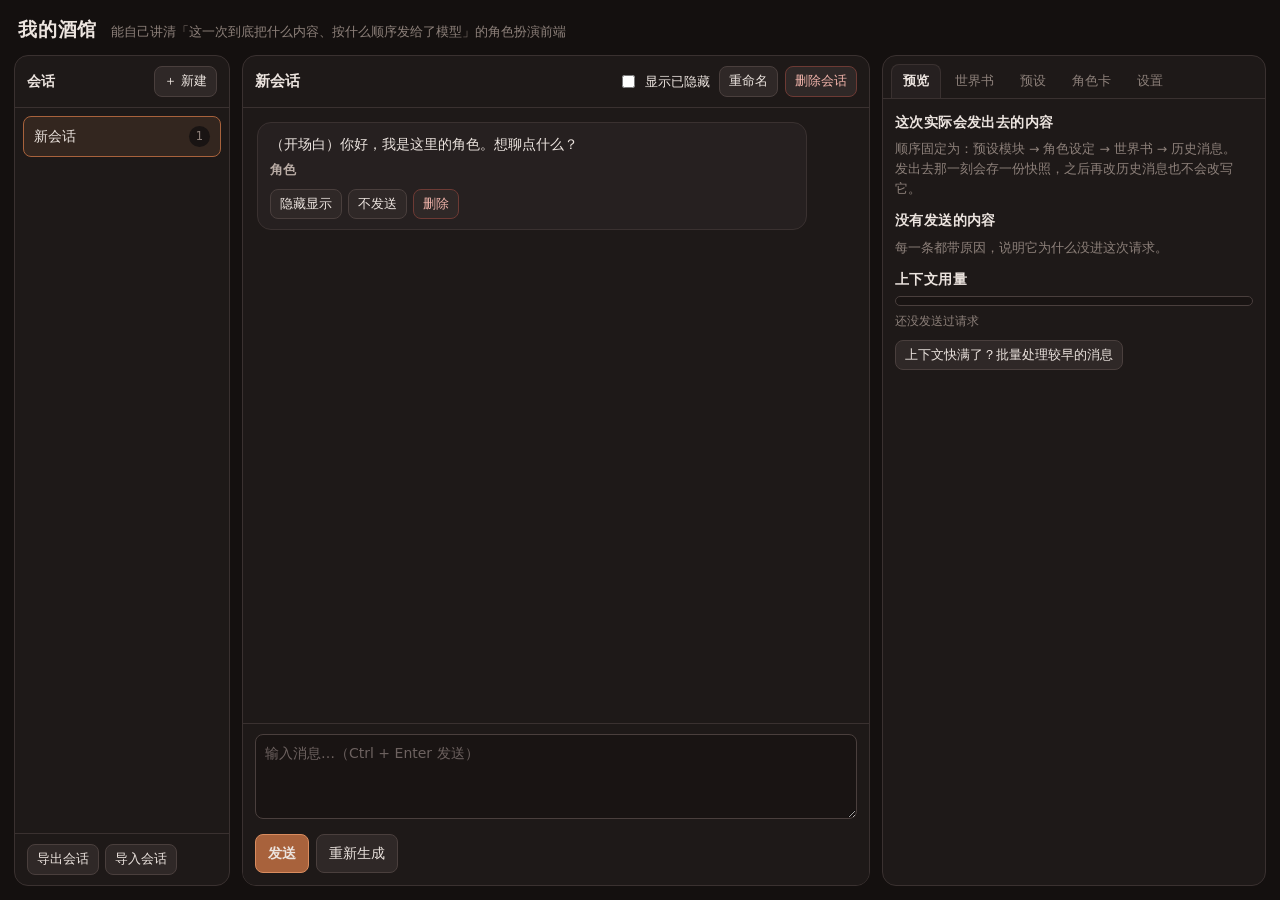
==== index.html @ 475a00a6 "v1" ====
<!DOCTYPE html>
<html lang="zh-CN">
<head>
<meta charset="UTF-8">
<meta name="viewport" content="width=device-width, initial-scale=1">
<title>我的酒馆 · My Tavern</title>
<link rel="stylesheet" href="style.css">
</head>
<body>

<!-- 键盘用户跳转用；平时看不见 -->
<a class="skip-link" href="#input">跳到输入框</a>

<header class="app-head">
  <h1>我的酒馆</h1>
  <p class="sub">能自己讲清「这一次到底把什么内容、按什么顺序发给了模型」的角色扮演前端</p>
</header>

<div class="layout">

  <!-- ================= 左栏：会话 ================= -->
  <aside class="col col-left" aria-label="会话列表">
    <div class="col-head">
      <h2>会话</h2>
      <button id="btn-new-session" type="button" class="small">＋ 新建</button>
    </div>

    <ul id="session-list" class="session-list"></ul>

    <div class="col-foot">
      <button id="btn-export" type="button" class="small">导出会话</button>
      <button id="btn-import" type="button" class="small">导入会话</button>
      <!-- 真正的文件选择框藏着，由按钮点它 -->
      <input id="file-import" type="file" accept=".json,application/json" hidden>
    </div>
  </aside>

  <!-- ================= 中栏：对话 ================= -->
  <main class="col col-mid">
    <div class="chat-head">
      <h2 id="session-title">（没有会话）</h2>
      <div class="chat-head-actions">
        <label class="switch">
          <input id="chk-show-hidden" type="checkbox">
          <span>显示已隐藏</span>
        </label>
        <button id="btn-rename" type="button" class="small">重命名</button>
        <button id="btn-delete-session" type="button" class="small danger">删除会话</button>
      </div>
    </div>

    <!-- role=log + aria-live：新增消息会被读屏软件念出来 -->
    <div id="message-list" class="message-list"
         role="log" aria-live="polite" aria-relevant="additions text"></div>

    <div class="composer">
      <label for="input" class="sr-only">输入消息</label>
      <textarea id="input" rows="3" placeholder="输入消息…（Ctrl + Enter 发送）"></textarea>
      <div class="composer-actions">
        <button id="btn-send" type="button" class="primary">发送</button>
        <button id="btn-stop" type="button" class="danger" hidden>中止</button>
        <button id="btn-retry" type="button">重新生成</button>
      </div>
    </div>
  </main>

  <!-- ================= 右栏：预览 / 世界书 / 预设 / 角色卡 / 设置 ================= -->
  <aside class="col col-right" aria-label="请求预览与配置">

    <div class="tabs" role="tablist">
      <button class="tab is-active" type="button" data-tab="preview"  role="tab">预览</button>
      <button class="tab"           type="button" data-tab="worldbook" role="tab">世界书</button>
      <button class="tab"           type="button" data-tab="presets"  role="tab">预设</button>
      <button class="tab"           type="button" data-tab="card"     role="tab">角色卡</button>
      <button class="tab"           type="button" data-tab="settings" role="tab">设置</button>
    </div>

    <!-- ---------- 预览 ---------- -->
    <section class="tab-pane is-active" data-pane="preview" aria-label="请求预览">
      <h3>这次实际会发出去的内容</h3>
      <p class="hint">
        顺序固定为：预设模块 → 角色设定 → 世界书 → 历史消息。
        发出去那一刻会存一份快照，之后再改历史消息也不会改写它。
      </p>
      <ol id="preview-sent" class="preview-list"></ol>

      <h3>没有发送的内容</h3>
      <p class="hint">每一条都带原因，说明它为什么没进这次请求。</p>
      <ul id="preview-notsent" class="preview-list notsent"></ul>

      <h3>上下文用量</h3>
      <div class="usage-bar">
        <div id="usage-fill" class="usage-fill"></div>
      </div>
      <p id="usage-text" class="usage-text">还没发送过请求</p>
      <button id="btn-clean-context" type="button" class="small">
        上下文快满了？批量处理较早的消息
      </button>
    </section>

    <!-- ---------- 世界书 ---------- -->
    <section class="tab-pane" data-pane="worldbook" aria-label="世界书">
      <div class="pane-head">
        <h3>世界书</h3>
        <button id="btn-add-entry" type="button" class="small">＋ 新增</button>
      </div>

      <label class="field" for="cfg-depth-wb">
        <span class="mini-label">扫描深度 N（只看最近 N 条消息 + 本次待发送的那条）</span>
      </label>
      <input id="cfg-depth-wb" type="number" min="0" step="1">

      <p class="hint">
        匹配规则：单条消息内做子串包含，<strong>不跨消息拼接</strong>；
        禁用的条目永远排除，常驻的条目直接入选；
        同一优先级下按 ASCII ID 升序，每个条目最多插入一次。
      </p>

      <div id="worldbook-list" class="wb-list"></div>
    </section>

    <!-- ---------- 预设 ---------- -->
    <section class="tab-pane" data-pane="presets" aria-label="提示词预设">
      <h3>提示词预设</h3>

      <label class="field" for="cfg-active-preset">
        <span class="mini-label">当前使用的预设</span>
      </label>
      <select id="cfg-active-preset"></select>

      <div class="row">
        <button id="btn-add-module" type="button" class="small">＋ 模块</button>
        <button id="btn-export-preset" type="button" class="small">导出预设</button>
        <button id="btn-import-preset" type="button" class="small">导入预设</button>
        <input id="file-preset" type="file" accept=".json,application/json" hidden>
      </div>

      <p class="hint">
        启用的模块按「顺序」从小到大拼在请求最前面。
        只要导入的 JSON 符合本应用的格式，<strong>不用改一行业务代码</strong>就能直接用。
      </p>

      <div id="module-list" class="wb-list"></div>
    </section>

    <!-- ---------- 角色卡 ---------- -->
    <section class="tab-pane" data-pane="card" aria-label="角色卡">
      <div class="pane-head">
        <h3>角色卡（Character Card V2 子集）</h3>
      </div>

      <div class="row">
        <button id="btn-import-card" type="button" class="small">导入（JSON / PNG）</button>
        <button id="btn-export-card" type="button" class="small">导出</button>
        <input id="file-card" type="file"
               accept=".json,.png,application/json,image/png" hidden>
      </div>

      <p class="hint">
        只实现一个<strong>明确子集</strong>：名称 / 描述 / 开场白 / 内嵌世界书。
        不认识的字段和未知 extensions <strong>全部原样保留</strong>，导出时写回去。
      </p>

      <div id="card-info" class="tp-grid"></div>

      <h4>字段映射（角色卡 → 本应用）</h4>
      <div id="card-map" class="map-table"></div>

      <h4>被忽略的运行规则（如实说明兼容范围）</h4>
      <div id="card-ignored" class="map-table"></div>
    </section>

    <!-- ---------- 设置 ---------- -->
    <section class="tab-pane" data-pane="settings" aria-label="设置">
      <h3>设置</h3>

      <label class="field" for="cfg-apiBase"><span class="mini-label">API 地址（OpenAI 兼容）</span></label>
      <input id="cfg-apiBase" type="text" placeholder="https://example.com/v1">

      <label class="field" for="cfg-apiKey"><span class="mini-label">API Key</span></label>
      <input id="cfg-apiKey" type="password" placeholder="sk-…">

      <label class="field" for="cfg-model"><span class="mini-label">模型名</span></label>
      <input id="cfg-model" type="text">

      <label class="field" for="cfg-ctxLimit"><span class="mini-label">上下文上限（估算 token）</span></label>
      <input id="cfg-ctxLimit" type="number" min="500" step="500">

      <label class="switch">
        <input id="cfg-stream" type="checkbox">
        <span>流式输出</span>
      </label>

      <label class="switch">
        <input id="cfg-mock" type="checkbox">
        <span>模拟回复（不联网，也能演示世界书和面板）</span>
      </label>

      <label class="switch">
        <input id="cfg-proxy" type="checkbox">
        <span>走本地代理 serve.py（被 CORS 拦住时勾上）</span>
      </label>

      <button id="btn-save-config" type="button" class="primary">保存设置</button>
    </section>

  </aside>
</div>

<!-- ⚠️ 必须放在最后：tavern.js 末尾会立刻调用 init()，
     它要求此时所有 DOM 元素都已经存在。 -->
<script src="tavern.js"></script>
</body>
</html>
---- style.css ----
/* ============================================================
 * 我的酒馆 · style.css
 *
 * 设计上只坚持一件事：
 *   「界面隐藏」「不发送」「删除」这三种状态必须是三个样子。
 *   因为题目最容易考的点就是——用户以为它们一样，其实完全不一样。
 *     · 界面隐藏 = 看不见，但仍然会发给 AI
 *     · 不发送   = 看得见，但 AI 读不到
 *     · 删除     = 没了，不可恢复
 * ============================================================ */

:root {
  --bg:       #14100f;
  --panel:    #1e1918;
  --panel-2:  #262020;
  --panel-3:  #2f2827;
  --line:     #3a3130;
  --line-2:   #4a3f3d;
  --text:     #ece4df;
  --text-dim: #b9aca5;
  --muted:    #8d807a;
  --accent:   #d98c5f;
  --accent-d: #a8623c;
  --blue:     #7fb3d5;
  --danger:   #e0604f;
  --warn:     #e5b24f;
  --ok:       #7ec98a;
  --radius:   14px;
  --radius-s: 8px;
}

* { box-sizing: border-box; }

html, body { height: 100%; }

body {
  margin: 0;
  display: flex;
  flex-direction: column;
  height: 100vh;
  overflow: hidden;
  background: var(--bg);
  color: var(--text);
  font: 14px/1.65 "Segoe UI", "Microsoft YaHei", "PingFang SC",
        system-ui, -apple-system, sans-serif;
}

/* 键盘可见焦点：题目里无障碍那一条的落点 */
:focus-visible {
  outline: 3px solid var(--accent);
  outline-offset: 2px;
  border-radius: 4px;
}

.sr-only {
  position: absolute; width: 1px; height: 1px;
  padding: 0; margin: -1px; overflow: hidden;
  clip: rect(0 0 0 0); white-space: nowrap; border: 0;
}

/* 平时藏起来，Tab 到它才出现 */
.skip-link {
  position: absolute; left: 8px; top: -60px; z-index: 99;
  background: var(--accent); color: #201512;
  padding: 8px 14px; border-radius: 0 0 8px 8px; font-weight: 700;
  text-decoration: none; transition: top .15s;
}
.skip-link:focus { top: 0; }


/* ---------------- 顶栏 ---------------- */

.app-head {
  flex: 0 0 auto;
  padding: 14px 18px 10px;
  display: flex; align-items: baseline; gap: 14px; flex-wrap: wrap;
}
.app-head h1 {
  margin: 0; font-size: 19px; letter-spacing: .04em;
}
.app-head .sub {
  margin: 0; color: var(--muted); font-size: 12.5px;
}


/* ---------------- 三栏布局 ---------------- */

.layout {
  flex: 1 1 auto;
  min-height: 0;
  display: grid;
  grid-template-columns: 216px minmax(0, 1fr) 384px;
  gap: 12px;
  padding: 0 14px 14px;
}

.col {
  min-height: 0;
  display: flex;
  flex-direction: column;
  background: var(--panel);
  border: 1px solid var(--line);
  border-radius: var(--radius);
  overflow: hidden;
}

.col-head, .pane-head {
  flex: 0 0 auto;
  display: flex; align-items: center; justify-content: space-between;
  gap: 8px; padding: 10px 12px; border-bottom: 1px solid var(--line);
}
.col-head h2, .pane-head h3 { margin: 0; font-size: 14px; letter-spacing: .03em; }

.col-foot {
  flex: 0 0 auto;
  display: flex; gap: 6px; padding: 10px 12px;
  border-top: 1px solid var(--line);
}

/* 窄屏时改成上下堆叠，别把中间压没 */
@media (max-width: 1080px) {
  body { overflow: auto; height: auto; }
  .layout { grid-template-columns: 1fr; }
  .col { max-height: 76vh; }
}


/* ---------------- 控件 ---------------- */

button {
  font: inherit;
  color: var(--text);
  background: var(--panel-3);
  border: 1px solid var(--line-2);
  border-radius: var(--radius-s);
  padding: 7px 12px;
  cursor: pointer;
  transition: background .12s, border-color .12s;
}
button:hover { background: #3a3230; border-color: #5b4d4a; }
button:disabled { opacity: .45; cursor: not-allowed; }

button.small { padding: 4px 9px; font-size: 12.5px; }
button.primary { background: var(--accent-d); border-color: var(--accent); font-weight: 700; }
button.primary:hover { background: var(--accent); color: #201512; }
button.danger { border-color: #6d3a34; color: #f0b3aa; }
button.danger:hover { background: #4a2320; }

input[type="text"], input[type="password"], input[type="number"],
select, textarea {
  font: inherit;
  width: 100%;
  color: var(--text);
  background: #191413;
  border: 1px solid var(--line-2);
  border-radius: var(--radius-s);
  padding: 7px 9px;
  resize: vertical;
}
input::placeholder, textarea::placeholder { color: #6d6260; }
select { cursor: pointer; }

.field { display: block; margin: 10px 0 4px; }
.field + input, .field + select { margin-bottom: 6px; }

.mini-label {
  display: block;
  font-size: 11.5px; letter-spacing: .04em; color: var(--muted);
}

.row { display: flex; align-items: center; gap: 8px; flex-wrap: wrap; margin-bottom: 8px; }

.switch {
  display: inline-flex; align-items: center; gap: 7px;
  font-size: 13px; cursor: pointer; user-select: none;
  padding: 3px 2px;
}
.switch input { width: auto; accent-color: var(--accent); }

.hint {
  margin: 6px 0 10px;
  font-size: 12.5px; line-height: 1.6; color: var(--muted);
}
.hint strong { color: var(--text-dim); }


/* ---------------- 左栏：会话列表 ---------------- */

.session-list { flex: 1 1 auto; min-height: 0; overflow-y: auto; margin: 0; padding: 8px; list-style: none; }
.session-list li {
  display: flex; align-items: center; justify-content: space-between; gap: 8px;
  padding: 8px 10px; margin-bottom: 5px;
  border: 1px solid transparent; border-radius: var(--radius-s);
  cursor: pointer;
}
.session-list li:hover { background: var(--panel-2); }
.session-list li.is-current {
  background: #33261f; border-color: var(--accent-d);
}
.session-list li .name { overflow: hidden; text-overflow: ellipsis; white-space: nowrap; }
.session-list li .count {
  flex: 0 0 auto; font-size: 11.5px; color: var(--muted);
  background: #191413; border-radius: 999px; padding: 1px 7px;
}


/* ---------------- 中栏：对话 ---------------- */

.chat-head {
  flex: 0 0 auto;
  display: flex; align-items: center; justify-content: space-between;
  gap: 10px; flex-wrap: wrap;
  padding: 10px 12px; border-bottom: 1px solid var(--line);
}
.chat-head h2 { margin: 0; font-size: 15px; }
.chat-head-actions { display: flex; align-items: center; gap: 7px; flex-wrap: wrap; }

.message-list {
  flex: 1 1 auto; min-height: 0;
  overflow-y: auto;
  padding: 14px 14px 6px;
  scroll-behavior: smooth;
}

.msg {
  margin-bottom: 12px; padding: 10px 12px;
  background: var(--panel-2);
  border: 1px solid var(--line);
  border-radius: var(--radius);
  max-width: 92%;
}
.msg.user { margin-left: auto; background: #2b2320; }
.msg.assistant { margin-right: auto; }

.msg .meta {
  font-size: 12px; color: var(--muted); margin-bottom: 5px;
  display: flex; gap: 8px; align-items: baseline;
}
.msg .meta strong { color: var(--text-dim); font-size: 12.5px; }

.msg .body {
  margin: 0 0 4px;
  white-space: pre-wrap;      /* 保留模型输出里的换行 */
  overflow-wrap: anywhere;    /* 长链接、长英文单词不会撑破容器 */
}

.msg-actions { display: flex; gap: 6px; flex-wrap: wrap; margin-top: 8px; }


/* ===== 三种状态，三个样子 ===== */

/* ① 界面隐藏：看不见它，但它照样发给 AI */
.msg.is-hidden {
  border-style: dashed;
  border-color: #6b5a4c;
  background: #221d19;
}
.msg.is-hidden .body { opacity: .5; }
.msg.is-hidden::before {
  content: "已隐藏（仍会发给 AI）";
  display: inline-block; margin-bottom: 7px;
  font-size: 11px; letter-spacing: .04em;
  color: #e2caa8; background: #3a2f26;
  border: 1px dashed #816a52; border-radius: 6px;
  padding: 2px 7px;
}

/* ② 不发送：看得见它，但 AI 读不到 */
.msg.is-excluded {
  background: #2a1c1a;
  border-color: #7d3a31;
  border-left: 4px solid var(--danger);
}
.msg.is-excluded::before {
  content: "不发送（AI 读不到）";
  display: inline-block; margin-bottom: 7px;
  font-size: 11px; letter-spacing: .04em;
  color: #ffd8d1; background: #4a2320;
  border: 1px solid #8b3d34; border-radius: 6px;
  padding: 2px 7px;
}

/* ③ 已中断：刷新把没生成完的那条杀掉了 */
.msg.is-interrupted { border-color: #6a5323; }
.msg.is-interrupted::after {
  content: "已中断（刷新导致生成中断）";
  display: block; margin-top: 7px;
  font-size: 11px; color: #f0d79a;
}
.msg.is-generating .body::after {
  content: "▌";
  animation: blink 1s steps(2, start) infinite;
  color: var(--accent);
}
@keyframes blink { to { visibility: hidden; } }


/* ---------------- 输入区 ---------------- */

.composer {
  flex: 0 0 auto;
  padding: 10px 12px 12px;
  border-top: 1px solid var(--line);
  background: var(--panel);
}
.composer textarea { min-height: 62px; max-height: 220px; }
.composer-actions { display: flex; gap: 7px; margin-top: 8px; }


/* ---------------- 右栏：标签页 ---------------- */

.col-right { overflow: hidden; }

.tabs {
  flex: 0 0 auto;
  display: flex; gap: 2px; padding: 8px 8px 0;
  border-bottom: 1px solid var(--line);
  overflow-x: auto;
}
.tab {
  flex: 0 0 auto;
  background: transparent; border: 1px solid transparent; border-bottom: none;
  border-radius: 8px 8px 0 0;
  padding: 6px 11px; font-size: 12.5px; color: var(--muted);
}
.tab:hover { background: var(--panel-2); color: var(--text); }
.tab.is-active {
  background: var(--panel-2); color: var(--text);
  border-color: var(--line); border-bottom: 1px solid var(--panel-2);
  margin-bottom: -1px; font-weight: 700;
}

.tab-pane { display: none; }
.tab-pane.is-active {
  display: block;
  flex: 1 1 auto; min-height: 0; overflow-y: auto;
  padding: 12px;
}
.tab-pane h3 { margin: 0 0 6px; font-size: 13.5px; letter-spacing: .03em; }
.tab-pane h4 {
  margin: 16px 0 6px; font-size: 12.5px; color: var(--text-dim);
  letter-spacing: .03em;
}
.tab-pane h3 + .hint { margin-top: 0; }


/* ---------------- 请求预览 ---------------- */

.preview-list { margin: 0 0 6px; padding-left: 20px; }
.preview-list li {
  margin-bottom: 7px; padding: 7px 9px;
  background: var(--panel-2); border: 1px solid var(--line);
  border-radius: var(--radius-s); font-size: 12.5px;
}
.preview-list li .src { display: block; font-weight: 700; }
.preview-list li .why {
  display: block; color: var(--blue); font-size: 11.5px; margin: 1px 0 4px;
}
.preview-list li .txt {
  display: block; color: var(--muted); font-size: 12px;
  max-height: 88px; overflow: auto; white-space: pre-wrap;
  border-left: 2px solid var(--line-2); padding-left: 8px;
  overflow-wrap: anywhere;
}
.preview-list.notsent { list-style: none; padding-left: 0; }
.preview-list.notsent li { display: flex; gap: 8px; align-items: baseline; flex-wrap: wrap; }
.reason-tag {
  flex: 0 0 auto;
  font-size: 11px; color: #ffd8d1; background: #4a2320;
  border: 1px solid #8b3d34; border-radius: 6px; padding: 1px 7px;
}

.usage-bar {
  height: 10px; border-radius: 999px; overflow: hidden;
  background: #191413; border: 1px solid var(--line-2);
}
.usage-fill { height: 100%; width: 0; background: var(--ok); transition: width .2s; }
.usage-fill.is-warn { background: var(--warn); }
.usage-fill.is-over { background: var(--danger); }
.usage-text { margin: 6px 0 8px; font-size: 12px; color: var(--muted); white-space: pre-wrap; }


/* ---------------- 世界书 / 预设的条目卡片 ---------------- */

.wb-list { display: flex; flex-direction: column; gap: 10px; }

.wb-entry {
  padding: 10px; border: 1px solid var(--line);
  border-left: 3px solid var(--accent-d);
  border-radius: var(--radius-s); background: var(--panel-2);
}
.wb-entry.is-off { opacity: .55; border-left-color: var(--muted); }
.wb-entry .row:last-child { margin-bottom: 0; }
.wb-entry input[type="text"] { flex: 1 1 90px; width: auto; min-width: 0; }
.wb-entry textarea { min-height: 56px; font-size: 12.5px; }


/* ---------------- <tavern-panel> 渲染出来的小卡片 ---------------- */

.tpanel {
  margin: 8px 0;
  border: 1px solid var(--line-2);
  border-radius: var(--radius-s);
  background: #1a1614;
  overflow: hidden;
}
.tpanel-title {
  padding: 5px 10px;
  font-size: 11.5px; letter-spacing: .06em; color: var(--accent);
  background: #241d19; border-bottom: 1px solid var(--line);
}

.tp-grid { display: flex; flex-direction: column; gap: 5px; padding: 9px 10px; }

.tp-cell { display: flex; gap: 10px; align-items: baseline; font-size: 12.5px; }
.tp-key { flex: 0 0 84px; color: var(--muted); }
.tp-val { flex: 1 1 auto; overflow-wrap: anywhere; }

/* HP 血条：数据里同时有 hp 和 hpMax 才画 */
.hp-label { font-size: 12px; color: var(--text-dim); }
.hp-bar {
  height: 9px; border-radius: 999px; overflow: hidden;
  background: #3a2320; border: 1px solid #55332c;
}
.hp-fill {
  height: 100%; background: linear-gradient(90deg, #d05a48, #e79a6a);
  transition: width .25s;
}

.tp-choices { display: flex; flex-wrap: wrap; gap: 7px; padding: 10px; }
.tp-choice {
  font-size: 12.5px;
  background: #2b3830; border-color: #4a6a54; color: #cfe9d6;
}
.tp-choice:hover { background: #38493e; border-color: #6a8f76; }

/* 解析失败：提示 + 原文一字不少 */
.tp-problem {
  margin: 8px 0;
  border: 1px solid #8a6a24;
  border-radius: var(--radius-s);
  background: #2a2313;
  overflow: hidden;
}
.tp-problem-head {
  padding: 6px 10px;
  font-size: 12px; color: #f4dc9a;
  background: #38301a; border-bottom: 1px solid #6d561d;
}
.tp-problem-raw {
  margin: 0; padding: 9px 10px;
  font-family: Consolas, "Cascadia Mono", monospace;
  font-size: 12px; color: #cbbf9a;
  white-space: pre-wrap; overflow-wrap: anywhere;
  max-height: 200px; overflow: auto;
}


/* ---------------- 角色卡的字段映射表 ---------------- */

.map-table { display: flex; flex-direction: column; gap: 5px; }
.map-row {
  display: flex; gap: 7px; align-items: baseline; flex-wrap: wrap;
  font-size: 12px;
  padding: 6px 8px;
  background: var(--panel-2); border: 1px solid var(--line);
  border-radius: 6px;
}
.map-row code {
  font-family: Consolas, "Cascadia Mono", monospace;
  color: #e9c9a8; background: #191413;
  border-radius: 4px; padding: 1px 5px;
}
.map-arrow { color: var(--muted); }
.map-note { flex: 1 1 100%; color: var(--muted); font-size: 11.5px; }


/* ---------------- 滚动条 ---------------- */

* { scrollbar-width: thin; scrollbar-color: #4a3f3d transparent; }
*::-webkit-scrollbar { width: 9px; height: 9px; }
*::-webkit-scrollbar-thumb { background: #4a3f3d; border-radius: 999px; }
*::-webkit-scrollbar-track { background: transparent; }
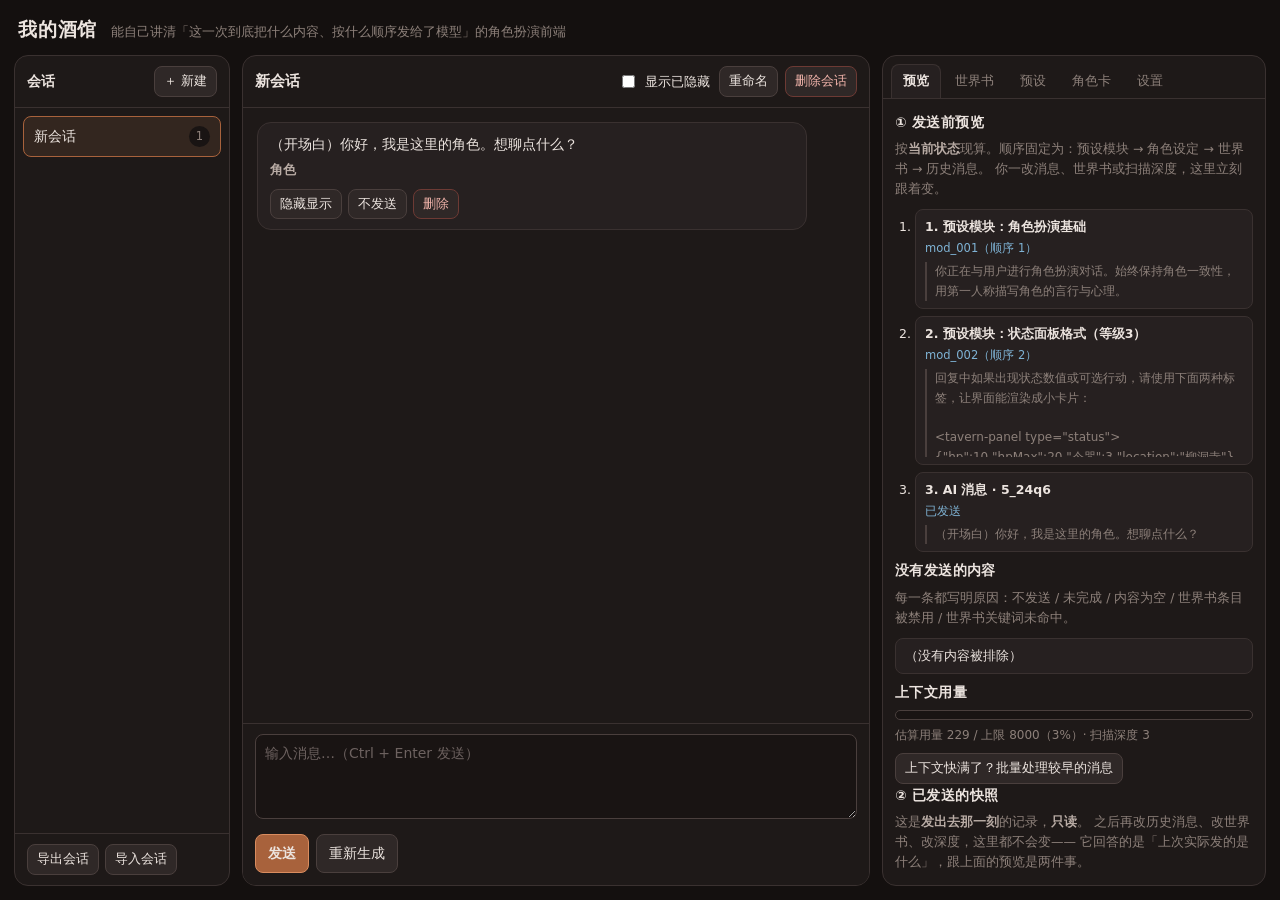
==== commit 619676e0: "v2 with README" ====
--- a/index.html
+++ b/index.html
@@ -77,15 +77,18 @@
 
     <!-- ---------- 预览 ---------- -->
     <section class="tab-pane is-active" data-pane="preview" aria-label="请求预览">
-      <h3>这次实际会发出去的内容</h3>
-      <p class="hint">
-        顺序固定为：预设模块 → 角色设定 → 世界书 → 历史消息。
-        发出去那一刻会存一份快照，之后再改历史消息也不会改写它。
+      <h3>① 发送前预览</h3>
+      <p class="hint">
+        按<strong>当前状态</strong>现算。顺序固定为：预设模块 → 角色设定 → 世界书 → 历史消息。
+        你一改消息、世界书或扫描深度，这里立刻跟着变。
       </p>
       <ol id="preview-sent" class="preview-list"></ol>
 
       <h3>没有发送的内容</h3>
-      <p class="hint">每一条都带原因，说明它为什么没进这次请求。</p>
+      <p class="hint">
+        每一条都写明原因：不发送 / 未完成 / 内容为空 /
+        世界书条目被禁用 / 世界书关键词未命中。
+      </p>
       <ul id="preview-notsent" class="preview-list notsent"></ul>
 
       <h3>上下文用量</h3>
@@ -96,6 +99,14 @@
       <button id="btn-clean-context" type="button" class="small">
         上下文快满了？批量处理较早的消息
       </button>
+
+      <h3>② 已发送的快照</h3>
+      <p class="hint">
+        这是<strong>发出去那一刻</strong>的记录，<strong>只读</strong>。
+        之后再改历史消息、改世界书、改深度，这里都不会变——
+        它回答的是「上次实际发的是什么」，跟上面的预览是两件事。
+      </p>
+      <div id="snapshot-list" class="snap-list"></div>
     </section>
 
     <!-- ---------- 世界书 ---------- -->
--- a/style.css
+++ b/style.css
@@ -280,6 +280,20 @@
   padding: 2px 7px;
 }
 
+/* ④ 同时「隐藏」+「不发送」：以【不发送】为主 —— 它是更强的那个状态。
+   必须显式写这一条：不然 .is-hidden 的 dashed 边框会漏过来，
+   界面看起来像「按了没反应」。演示流程恰好是「先隐藏，再不发送」，
+   所以这个组合状态一定会被看到。 */
+.msg.is-hidden.is-excluded {
+  border-style: solid;
+  border-color: #7d3a31;
+  border-left: 4px solid var(--danger);
+}
+.msg.is-hidden.is-excluded .body { opacity: 1; }   /* 它不是「看不见」，是「不发」 */
+.msg.is-hidden.is-excluded::before {
+  content: "不发送（AI 读不到）· 同时也已隐藏";
+}
+
 /* ③ 已中断：刷新把没生成完的那条杀掉了 */
 .msg.is-interrupted { border-color: #6a5323; }
 .msg.is-interrupted::after {
@@ -378,6 +392,30 @@
 .usage-fill.is-warn { background: var(--warn); }
 .usage-fill.is-over { background: var(--danger); }
 .usage-text { margin: 6px 0 8px; font-size: 12px; color: var(--muted); white-space: pre-wrap; }
+
+
+/* ---------------- 已发送的快照（只读列表） ---------------- */
+
+.snap-list { display: flex; flex-direction: column; gap: 6px; }
+
+.snap {
+  border: 1px solid var(--line);
+  border-radius: var(--radius-s);
+  background: #1b1716;
+  overflow: hidden;
+}
+.snap > summary {
+  cursor: pointer;
+  padding: 7px 10px;
+  font-size: 12px; color: var(--text-dim);
+  list-style: none;                 /* 去掉默认三角，换成下面自己画的 */
+}
+.snap > summary::-webkit-details-marker { display: none; }
+.snap > summary::before { content: "▸ "; color: var(--accent); }
+.snap[open] > summary::before { content: "▾ "; }
+.snap[open] > summary { color: var(--text); border-bottom: 1px solid var(--line); }
+.snap:hover > summary { background: var(--panel-2); }
+.snap .preview-list { padding: 9px 10px 4px 26px; }
 
 
 /* ---------------- 世界书 / 预设的条目卡片 ---------------- */
